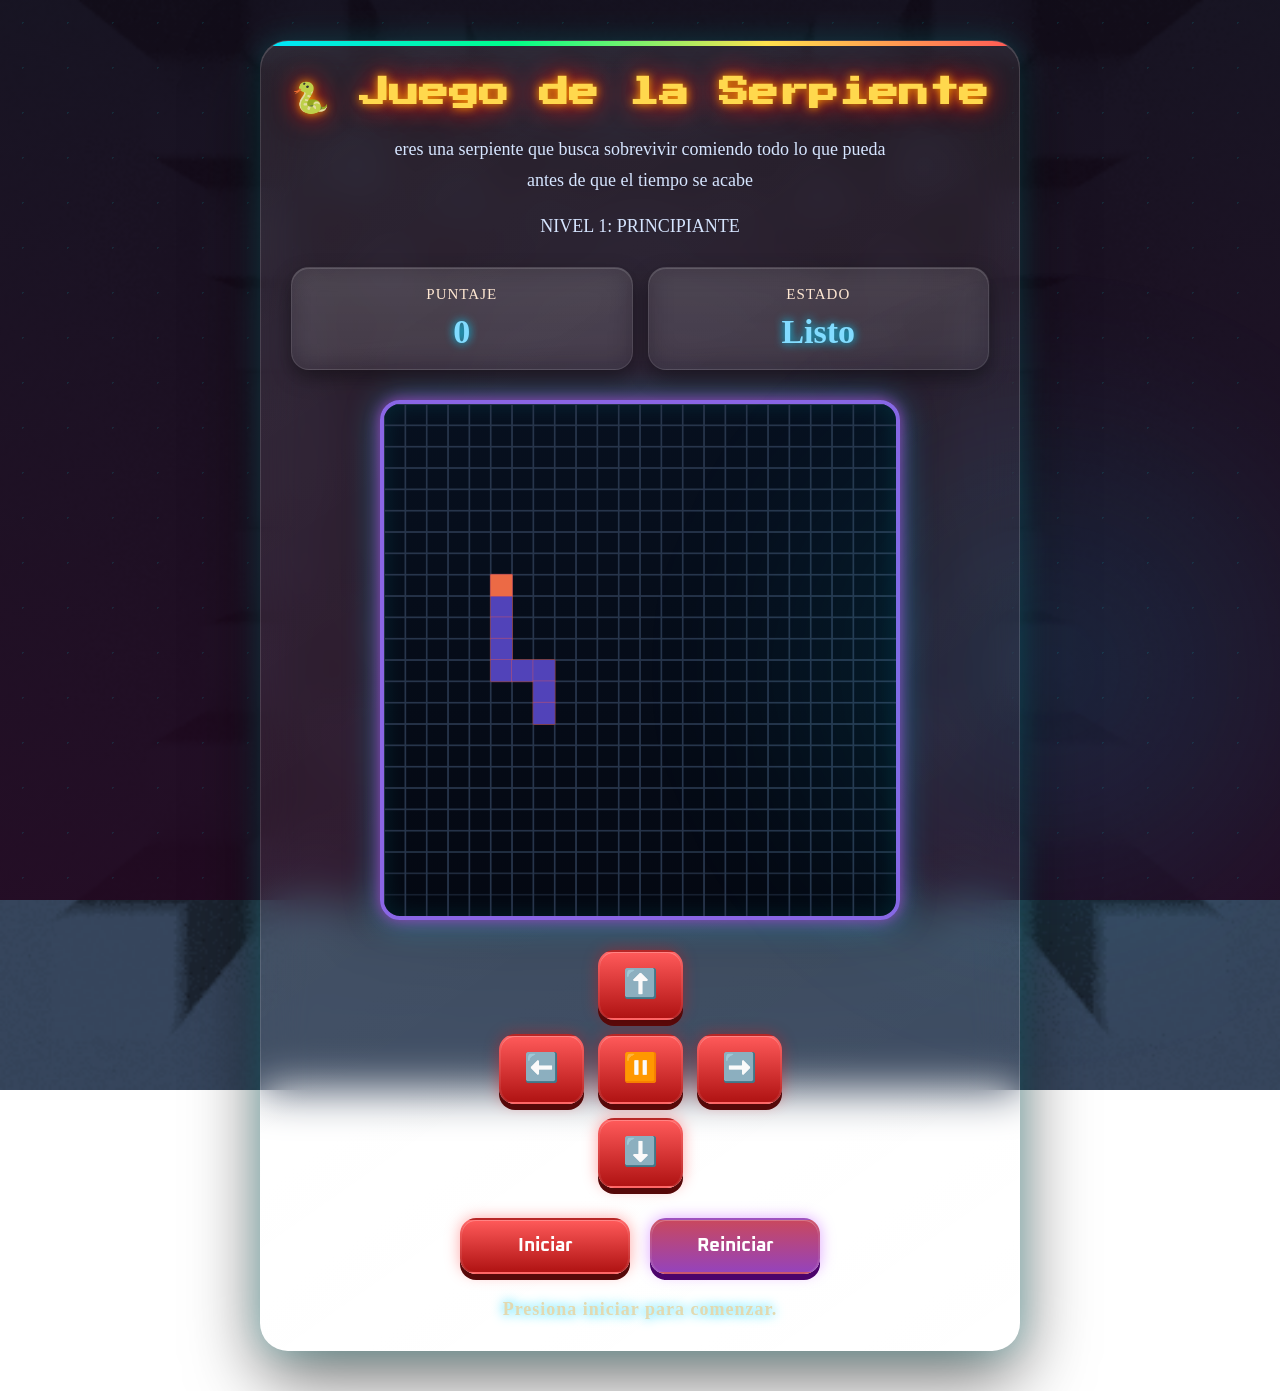
==== index.html @ 18adf7c9 "add index file" ====
<!DOCTYPE html>
<html lang="es">
<head>
  <meta charset="UTF-8" />
  <meta name="viewport" content="width=device-width, initial-scale=1.0" />
  <title>Juego de la Serpiente - Taller</title>
   <link rel="stylesheet" href="serpiente.css">
</head>
<body onload="dibujarTodo()">
  <main class="contenedor-juego">
    <h1>🐍 Juego de la Serpiente</h1>
    <p class="descripcion">
      eres una serpiente que busca sobrevivir comiendo todo lo que pueda antes de que el tiempo se acabe
    </p>
    <p id="mensajeLevel" class="descripcion">
      NIVEL 1: PRINCIPIANTE
    </p>

    <section class="panel-info">
      <div class="tarjeta-info">
        <span>Puntaje</span>
        <strong id="puntaje">0</strong>
      </div>
      <div class="tarjeta-info">
        <span>Estado</span>
        <strong id="estado">Listo</strong>
      </div>
    </section>

    <canvas id="canvasJuego" width="600" height="600"></canvas>

    <section class="controles">
      <button class="vacio">-</button>
      <button onclick="cambiarDireccion('arriba')">⬆️</button>
      <button class="vacio">-</button>

      <button onclick="cambiarDireccion('izquierda')">⬅️</button>
      <button onclick="pausarJuego()">⏸️</button>
      <button onclick="cambiarDireccion('derecha')">➡️</button>

      <button class="vacio">-</button>
      <button onclick="cambiarDireccion('abajo')">⬇️</button>
      <button class="vacio">-</button>
    </section>

    <section class="acciones">
      <button onclick="iniciarJuego()">Iniciar</button>
      <button class="secundario" onclick="reiniciarJuego()">Reiniciar</button>
    </section>

    <p id="mensaje" class="mensaje">Presiona iniciar para comenzar.</p>
  </main>

  <script src="serpiente.js"></script>
</body>
</html>
---- serpiente.css ----
/*==========================================

        GOOGLE FONTS

==========================================*/

@import url('https://fonts.googleapis.com/css2?family=Press+Start+2P&family=Oxanium:wght@300;400;600;700&display=swap');

/*==========================================

            RESET

==========================================*/

*{

margin:0;

padding:0;

box-sizing:border-box;

}

body{

    min-height:100vh;

    display:flex;

    justify-content:center;

    align-items:center;

    padding:40px;

    background:

        linear-gradient(

            rgba(15, 7, 19, 0.78),

            rgba(34, 8, 32, 0.906)

        ),

        url("8C22C3D4-3077-4C88-B33D-E7BB51E641C2.GIF");

    background-size:cover;

    background-position:center;

    background-repeat:no-repeat;

    background-attachment:fixed;

    color:white;

    overflow-x:hidden;

    position:relative;

}

/*==========================================

        FONDO DECORATIVO

==========================================*/

body::before{

content:"";

position:fixed;

inset:0;

background-image:

radial-gradient(#00ffff66 1px,transparent 1px);

background-size:45px 45px;

opacity:.25;

pointer-events:none;

}

body::after{

content:"";

position:fixed;

width:700px;

height:700px;

right:-120px;

bottom:-120px;

background:

radial-gradient(circle,#00d4ff22,transparent 70%);

filter:blur(60px);

pointer-events:none;

}

/*==========================================

        CONTENEDOR

==========================================*/

.contenedor-juego{

margin:0 auto;

width:100%;

max-width:760px;

padding:30px;

border-radius:28px;

background:

linear-gradient(

145deg,

rgba(255,255,255,.10),

rgba(255,255,255,.04)

);

backdrop-filter:blur(22px);

border:1px solid rgba(255,255,255,.15);

box-shadow:

0 0 30px rgba(0,255,255,.18),

0 25px 70px rgba(0,0,0,.60),

inset 0 1px rgba(255,255,255,.18);

text-align:center;

position:relative;

overflow:hidden;

}

.contenedor-juego::before{

content:"";

position:absolute;

top:0;

left:0;

width:100%;

height:5px;

background:

linear-gradient(

90deg,

#00e5ff,

#00ff88,

#ffe14d,

#ff5555

);

}

/*==========================================

            TITULO

==========================================*/

h1{

font-family:"Press Start 2P";

font-size:30px;

line-height:1.5;

color:#ffd84d;

margin-bottom:18px;

text-shadow:

0 0 10px orange,

0 0 25px red,

0 0 40px #ff000055;

}

.descripcion{

max-width:520px;

margin:auto;

margin-bottom:16px;

line-height:1.7;

color:#d6e5ff;

font-size:18px;

}

/*==========================================

        PANEL SUPERIOR

==========================================*/

.panel-info{

display:flex;

gap:15px;

margin:25px 0;

flex-wrap:wrap;

}

.tarjeta-info{

flex:1;

min-width:170px;

padding:18px;

border-radius:18px;

background:

linear-gradient(

180deg,

rgba(255,255,255,.08),

rgba(255,255,255,.03)

);

border:1px solid rgba(255,255,255,.10);

backdrop-filter:blur(14px);

box-shadow:

0 8px 20px rgba(0,0,0,.40),

inset 0 1px rgba(255,255,255,.15);

transition:.35s;

}

.tarjeta-info:hover{

transform:translateY(-5px);

box-shadow:

0 0 18px #00d4ff66,

0 20px 35px rgba(0,0,0,.55);

}

.tarjeta-info span{

display:block;

margin-bottom:10px;

font-size:15px;

letter-spacing:1px;

color:#ffe8d3;

text-transform:uppercase;

}

.tarjeta-info strong{

font-size:34px;

color:#82dcff;

text-shadow:

0 0 10px #00d5ff;

}
/*==========================================

            CANVAS

==========================================*/

canvas{

width:100%;

max-width:520px;

display:block;

margin:30px auto;

background:

linear-gradient(

180deg,

#07101f,

#040812

);

border:4px solid #8a66e5;

border-radius:20px;

box-shadow:

0 0 15px #a140bf,

0 0 35px rgba(0,212,255,.40),

inset 0 0 25px rgba(0,255,255,.10);

transition:.35s;

}

canvas:hover{

box-shadow:

0 0 25px #b300ff,

0 0 55px rgba(0,212,255,.55),

inset 0 0 35px rgba(0,255,255,.18);

}

/*==========================================

        CONTROLES

==========================================*/

.controles{

display:grid;

grid-template-columns:repeat(3,85px);

gap:14px;

justify-content:center;

align-items:center;

margin:30px auto;

}

/*==========================================

            BOTONES

==========================================*/

button{

font-family:"Oxanium",sans-serif;

font-size:18px;

font-weight:700;

cursor:pointer;

padding:14px;

border-radius:16px;

color:white;

border:2px solid rgba(255,255,255,.08);

background:

linear-gradient(

180deg,

#ff5a5a,

#b01313

);

box-shadow:

0 6px #560909,

0 0 15px rgba(255,0,0,.35),

inset 0 1px rgba(255,255,255,.25);

transition:

transform .18s,

box-shadow .18s,

background .25s;

}

/*==========================================

        BOTONES DIRECCIONALES

==========================================*/

.controles button{

width:85px;

height:70px;

font-size:28px;

}

/*==========================================

        BOTONES ACCIONES

==========================================*/

.acciones{

display:flex;

justify-content:center;

gap:20px;

margin-top:15px;

flex-wrap:wrap;

}

.acciones button{

min-width:170px;

font-size:19px;

}

/*==========================================

        BOTON REINICIAR

==========================================*/

.secundario{

background:

linear-gradient(

180deg,

#c9485e,

#9543bb

);

box-shadow:

0 6px #4c036b,

0 0 15px rgba(166, 0, 255, 0.35),

inset 0 1px rgba(255,255,255,.25);

}

/*==========================================

            HOVER

==========================================*/

button:hover{

transform:translateY(-4px) scale(1.03);

background:

linear-gradient(

180deg,

#ff7b7b,

#d81d1d

);

box-shadow:

0 10px #560909,

0 0 25px rgba(255,40,40,.60),

0 0 45px rgba(255,0,0,.25);

}

.secundario:hover{

background:

linear-gradient(

180deg,

#2e929d,

#0092c2

);

box-shadow:

0 10px #04506b,

0 0 25px rgba(0,220,255,.65);

}

/*==========================================

            ACTIVE

==========================================*/

button:active{

transform:translateY(5px);

box-shadow:

0 2px #560909,

0 0 10px rgba(255,0,0,.20);

}

.secundario:active{

box-shadow:

0 2px #04506b,

0 0 10px rgba(0,220,255,.25);

}

/*==========================================

            BOTONES OCULTOS

==========================================*/

.vacio{

visibility:hidden;

}

/*==========================================

        MENSAJE

==========================================*/

.mensaje{

margin-top:25px;

font-size:18px;

font-weight:600;

letter-spacing:1px;

color:#e3d9b0;

text-shadow:

0 0 12px #00d5ff;

animation:parpadeo 2s infinite;

}

/*==========================================

        ANIMACION

==========================================*/

@keyframes parpadeo{

0%{

opacity:.5;

}

50%{

opacity:1;

}

100%{

opacity:.5;

}

}
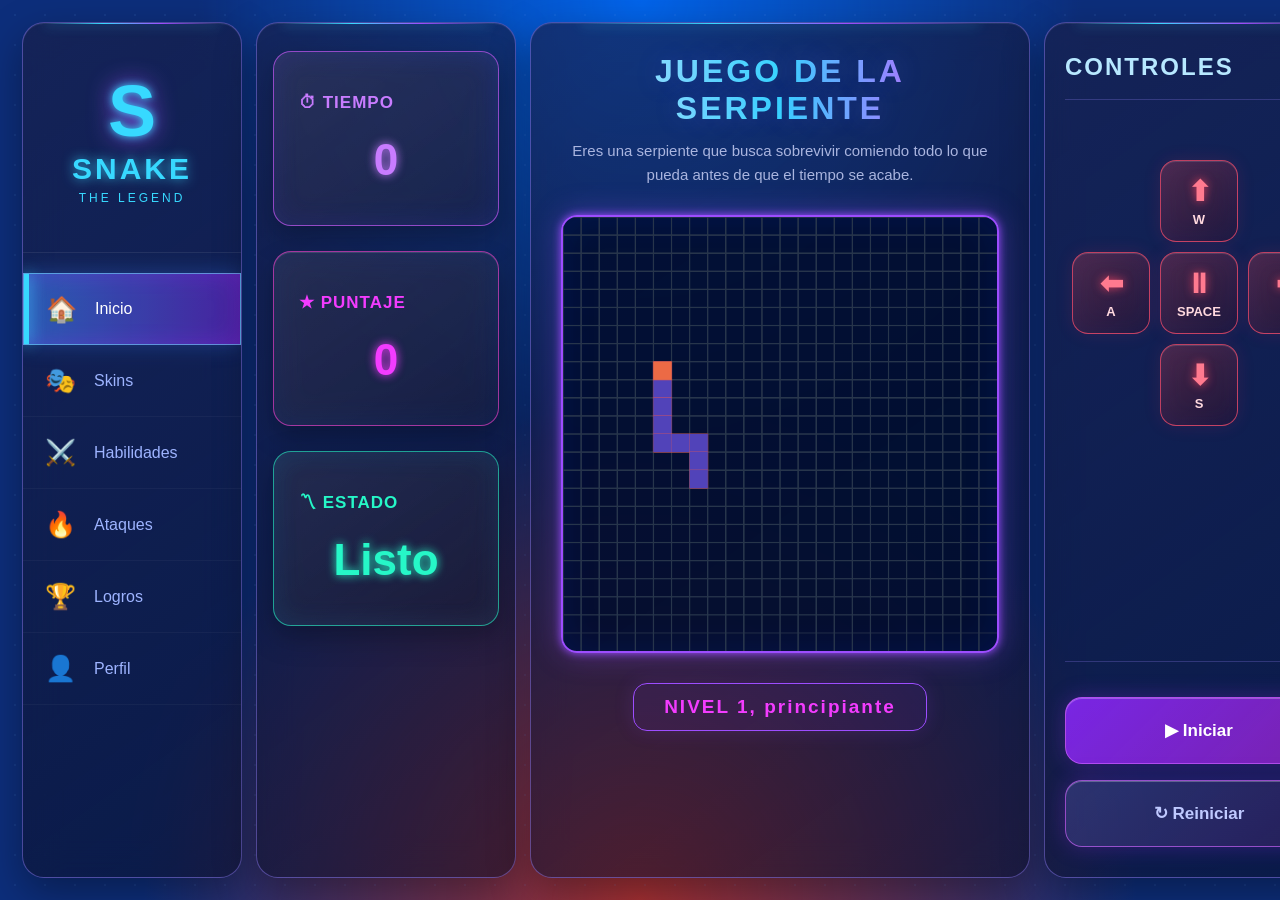
==== commit 91330abd: "add screen time and bug fixes" ====
--- a/index.html
+++ b/index.html
@@ -1,56 +1,185 @@
 <!DOCTYPE html>
 <html lang="es">
 <head>
-  <meta charset="UTF-8" />
-  <meta name="viewport" content="width=device-width, initial-scale=1.0" />
-  <title>Juego de la Serpiente - Taller</title>
-   <link rel="stylesheet" href="serpiente.css">
+    <meta charset="UTF-8">
+    <meta name="viewport" content="width=device-width, initial-scale=1.0">
+
+    <link rel="stylesheet" href="serpiente.css">
+    <title>Juego de la Serpiente</title>
 </head>
-<body onload="dibujarTodo()">
-  <main class="contenedor-juego">
-    <h1>🐍 Juego de la Serpiente</h1>
-    <p class="descripcion">
-      eres una serpiente que busca sobrevivir comiendo todo lo que pueda antes de que el tiempo se acabe
-    </p>
-    <p id="mensajeLevel" class="descripcion">
-      NIVEL 1: PRINCIPIANTE
-    </p>
 
-    <section class="panel-info">
-      <div class="tarjeta-info">
-        <span>Puntaje</span>
-        <strong id="puntaje">0</strong>
-      </div>
-      <div class="tarjeta-info">
-        <span>Estado</span>
-        <strong id="estado">Listo</strong>
-      </div>
-    </section>
+<body onload="dibujrTablero()">
 
-    <canvas id="canvasJuego" width="600" height="600"></canvas>
+    
 
-    <section class="controles">
-      <button class="vacio">-</button>
-      <button onclick="cambiarDireccion('arriba')">⬆️</button>
-      <button class="vacio">-</button>
+    <div class="layout">
 
-      <button onclick="cambiarDireccion('izquierda')">⬅️</button>
-      <button onclick="pausarJuego()">⏸️</button>
-      <button onclick="cambiarDireccion('derecha')">➡️</button>
+        <!-- MENÚ LATERAL -->
+        <section class="menuOpciones" id="menuLateral">
 
-      <button class="vacio">-</button>
-      <button onclick="cambiarDireccion('abajo')">⬇️</button>
-      <button class="vacio">-</button>
-    </section>
+            <aside class="sidebar">
 
-    <section class="acciones">
-      <button onclick="iniciarJuego()">Iniciar</button>
-      <button class="secundario" onclick="reiniciarJuego()">Reiniciar</button>
-    </section>
+                <div class="logo">
+                    <div class="logo-serpiente">S</div>
+                    <h2>SNAKE</h2>
+                    <span>THE LEGEND</span>
+                </div>
 
-    <p id="mensaje" class="mensaje">Presiona iniciar para comenzar.</p>
-  </main>
+                <nav class="menu">
 
-  <script src="serpiente.js"></script>
+                    <a href="#" class="activo">
+                        <span>🏠</span>
+                        Inicio
+                    </a>
+
+                    <a href="#">
+                        <span>🎭</span>
+                        Skins
+                    </a>
+
+                    <a href="#">
+                        <span>⚔️</span>
+                        Habilidades
+                    </a>
+
+                    <a href="#">
+                        <span>🔥</span>
+                        Ataques
+                    </a>
+
+                    <a href="#">
+                        <span>🏆</span>
+                        Logros
+                    </a>
+
+                    <a href="#">
+                        <span>👤</span>
+                        Perfil
+                    </a>
+
+                </nav>
+
+            </aside>
+
+        </section>
+
+
+        <!-- INFORMACIÓN -->
+        <section class="menuIzqueerdo">
+
+            <div class="panel-info">
+
+                <div class="tarjeta-info tiempo">
+                    <span>⏱ TIEMPO</span>
+                    <strong id="tiempoRest">0</strong>
+                </div>
+
+                <div class="tarjeta-info puntaje">
+                    <span>★ PUNTAJE</span>
+                    <strong id="puntaje">0</strong>
+                </div>
+
+                <div class="tarjeta-info estado">
+                    <span>〽 ESTADO</span>
+                    <strong id="estado">Listo</strong>
+                </div>
+
+            </div>
+
+        </section>
+
+
+        <!-- JUEGO -->
+        <main class="contenedor">
+
+            <section class="cabecera-juego">
+
+                <h1>JUEGO DE LA SERPIENTE</h1>
+
+                <p class="descripcion">
+                    Eres una serpiente que busca sobrevivir comiendo todo
+                    lo que pueda antes de que el tiempo se acabe.
+                </p>
+
+            </section>
+
+            <canvas
+                id="canvasJuego"
+                height="600"
+                width="600"
+                class="canvass">
+            </canvas>
+
+            <p id="mensajeLevel" class="mensaje">
+                NIVEL 1, principiante
+            </p>
+
+        </main>
+
+
+        <!-- CONTROLES -->
+        <section class="menuDerecho">
+
+            <h2>CONTROLES</h2>
+
+            <div class="controles">
+
+                <button class="vacio"></button>
+
+                <button onclick="cambiarDireccion('arriba')">
+                    <span class="flecha">⬆</span>
+                    <span>W</span>
+                </button>
+
+                <button class="vacio"></button>
+
+
+                <button onclick="cambiarDireccion('izquierda')">
+                    <span class="flecha">⬅</span>
+                    <span>A</span>
+                </button>
+
+                <button onclick="pausarJuego()">
+                    <span class="flecha">⏸</span>
+                    <span>SPACE</span>
+                </button>
+
+                <button onclick="cambiarDireccion('derecha')">
+                    <span class="flecha">➡</span>
+                    <span>D</span>
+                </button>
+
+
+                <button class="vacio"></button>
+
+                <button onclick="cambiarDireccion('abajo')">
+                    <span class="flecha">⬇</span>
+                    <span>S</span>
+                </button>
+
+                <button class="vacio"></button>
+
+            </div>
+
+
+            <div class="acciones">
+
+                <button onclick="iniciarJuego()">
+                    ▶ Iniciar
+                </button>
+
+                <button
+                    class="secundario"
+                    onclick="reiniciarJuego()">
+                    ↻ Reiniciar
+                </button>
+
+            </div>
+
+        </section>
+
+    </div>
+    <script src="serpiente.js"></script>
+
 </body>
-</html>
+</html>
--- a/serpiente.css
+++ b/serpiente.css
@@ -1,686 +1,1005 @@
-/*==========================================
-
-        GOOGLE FONTS
-
-==========================================*/
-
-@import url('https://fonts.googleapis.com/css2?family=Press+Start+2P&family=Oxanium:wght@300;400;600;700&display=swap');
-
-/*==========================================
-
-            RESET
-
-==========================================*/
-
-*{
-
-margin:0;
-
-padding:0;
-
-box-sizing:border-box;
-
-}
-
-body{
-
-    min-height:100vh;
-
-    display:flex;
-
-    justify-content:center;
-
-    align-items:center;
-
-    padding:40px;
-
-    background:
-
+/* =========================================================
+   CONFIGURACIÓN GENERAL
+========================================================= */
+
+* {
+    margin: 0;
+    padding: 0;
+    box-sizing: border-box;
+}
+
+:root {
+    --fondo: #050817;
+
+    --panel: rgba(14, 18, 48, 0.58);
+    --panel-claro: rgba(255, 255, 255, 0.06);
+
+    --azul: #37d9ff;
+    --morado: #9d4dff;
+    --rosa: #f33cff;
+    --verde: #26f7c7;
+    --rojo: #ff4d6d;
+
+    --texto: #e7ebff;
+    --texto-secundario: #aab5df;
+
+    --borde:
+        1px solid rgba(150, 130, 255, 0.45);
+
+    --radio: 22px;
+}
+
+
+/* =========================================================
+   BODY
+========================================================= */
+
+body {
+    min-height: 100vh;
+
+    font-family:
+        "Trebuchet MS",
+        Arial,
+        sans-serif;
+
+    color: var(--texto);
+
+    background:
+        radial-gradient(
+            circle at 50% 100%,
+            rgba(234, 50, 21, 0.698),
+            transparent 45%
+        ),
+
+        radial-gradient(
+            circle at 50% 0%,
+            rgba(0, 110, 255, 0.845),
+            transparent 40%
+        ),
+
+        #0d2e7b;
+
+    overflow-x: hidden;
+}
+
+
+/* Pequeños puntos del fondo */
+
+body::before {
+    content: "";
+
+    position: fixed;
+    inset: 0;
+
+    pointer-events: none;
+
+    background-image:
+        radial-gradient(
+            rgba(120, 170, 255, 0.35) 1px,
+            transparent 1px
+        );
+
+    background-size: 30px 30px;
+
+    opacity: 0.25;
+}
+
+
+/* =========================================================
+   LAYOUT PRINCIPAL
+
+   4 columnas:
+
+   menú | información | juego | controles
+========================================================= */
+
+.layout {
+    width: 100%;
+    min-height: 100vh;
+
+    padding: 22px;
+
+    display: grid;
+
+    grid-template-columns:
+        220px
+        260px
+        minmax(500px, 1fr)
+        310px;
+
+    gap: 14px;
+}
+
+
+/* =========================================================
+   EFECTO GLASS GENERAL
+========================================================= */
+
+.menuOpciones,
+.menuIzqueerdo,
+.contenedor,
+.menuDerecho {
+
+    position: relative;
+
+    background:
         linear-gradient(
-
-            rgba(15, 7, 19, 0.78),
-
-            rgba(34, 8, 32, 0.906)
-
-        ),
-
-        url("8C22C3D4-3077-4C88-B33D-E7BB51E641C2.GIF");
-
-    background-size:cover;
-
-    background-position:center;
-
-    background-repeat:no-repeat;
-
-    background-attachment:fixed;
-
-    color:white;
-
-    overflow-x:hidden;
-
-    position:relative;
-
-}
-
-/*==========================================
-
-        FONDO DECORATIVO
-
-==========================================*/
-
-body::before{
-
-content:"";
-
-position:fixed;
-
-inset:0;
-
-background-image:
-
-radial-gradient(#00ffff66 1px,transparent 1px);
-
-background-size:45px 45px;
-
-opacity:.25;
-
-pointer-events:none;
-
-}
-
-body::after{
-
-content:"";
-
-position:fixed;
-
-width:700px;
-
-height:700px;
-
-right:-120px;
-
-bottom:-120px;
-
-background:
-
-radial-gradient(circle,#00d4ff22,transparent 70%);
-
-filter:blur(60px);
-
-pointer-events:none;
-
-}
-
-/*==========================================
-
-        CONTENEDOR
-
-==========================================*/
-
-.contenedor-juego{
-
-margin:0 auto;
-
-width:100%;
-
-max-width:760px;
-
-padding:30px;
-
-border-radius:28px;
-
-background:
-
-linear-gradient(
-
-145deg,
-
-rgba(255,255,255,.10),
-
-rgba(255,255,255,.04)
-
-);
-
-backdrop-filter:blur(22px);
-
-border:1px solid rgba(255,255,255,.15);
-
-box-shadow:
-
-0 0 30px rgba(0,255,255,.18),
-
-0 25px 70px rgba(0,0,0,.60),
-
-inset 0 1px rgba(255,255,255,.18);
-
-text-align:center;
-
-position:relative;
-
-overflow:hidden;
-
-}
-
-.contenedor-juego::before{
-
-content:"";
-
-position:absolute;
-
-top:0;
-
-left:0;
-
-width:100%;
-
-height:5px;
-
-background:
-
-linear-gradient(
-
-90deg,
-
-#00e5ff,
-
-#00ff88,
-
-#ffe14d,
-
-#ff5555
-
-);
-
-}
-
-/*==========================================
-
-            TITULO
-
-==========================================*/
-
-h1{
-
-font-family:"Press Start 2P";
-
-font-size:30px;
-
-line-height:1.5;
-
-color:#ffd84d;
-
-margin-bottom:18px;
-
-text-shadow:
-
-0 0 10px orange,
-
-0 0 25px red,
-
-0 0 40px #ff000055;
-
-}
-
-.descripcion{
-
-max-width:520px;
-
-margin:auto;
-
-margin-bottom:16px;
-
-line-height:1.7;
-
-color:#d6e5ff;
-
-font-size:18px;
-
-}
-
-/*==========================================
-
-        PANEL SUPERIOR
-
-==========================================*/
-
-.panel-info{
-
-display:flex;
-
-gap:15px;
-
-margin:25px 0;
-
-flex-wrap:wrap;
-
-}
-
-.tarjeta-info{
-
-flex:1;
-
-min-width:170px;
-
-padding:18px;
-
-border-radius:18px;
-
-background:
-
-linear-gradient(
-
-180deg,
-
-rgba(255,255,255,.08),
-
-rgba(255,255,255,.03)
-
-);
-
-border:1px solid rgba(255,255,255,.10);
-
-backdrop-filter:blur(14px);
-
-box-shadow:
-
-0 8px 20px rgba(0,0,0,.40),
-
-inset 0 1px rgba(255,255,255,.15);
-
-transition:.35s;
-
-}
-
-.tarjeta-info:hover{
-
-transform:translateY(-5px);
-
-box-shadow:
-
-0 0 18px #00d4ff66,
-
-0 20px 35px rgba(0,0,0,.55);
-
-}
-
-.tarjeta-info span{
-
-display:block;
-
-margin-bottom:10px;
-
-font-size:15px;
-
-letter-spacing:1px;
-
-color:#ffe8d3;
-
-text-transform:uppercase;
-
-}
-
-.tarjeta-info strong{
-
-font-size:34px;
-
-color:#82dcff;
-
-text-shadow:
-
-0 0 10px #00d5ff;
-
-}
-/*==========================================
-
-            CANVAS
-
-==========================================*/
-
-canvas{
-
-width:100%;
-
-max-width:520px;
-
-display:block;
-
-margin:30px auto;
-
-background:
-
-linear-gradient(
-
-180deg,
-
-#07101f,
-
-#040812
-
-);
-
-border:4px solid #8a66e5;
-
-border-radius:20px;
-
-box-shadow:
-
-0 0 15px #a140bf,
-
-0 0 35px rgba(0,212,255,.40),
-
-inset 0 0 25px rgba(0,255,255,.10);
-
-transition:.35s;
-
-}
-
-canvas:hover{
-
-box-shadow:
-
-0 0 25px #b300ff,
-
-0 0 55px rgba(0,212,255,.55),
-
-inset 0 0 35px rgba(0,255,255,.18);
-
-}
-
-/*==========================================
-
-        CONTROLES
-
-==========================================*/
-
-.controles{
-
-display:grid;
-
-grid-template-columns:repeat(3,85px);
-
-gap:14px;
-
-justify-content:center;
-
-align-items:center;
-
-margin:30px auto;
-
-}
-
-/*==========================================
-
-            BOTONES
-
-==========================================*/
-
-button{
-
-font-family:"Oxanium",sans-serif;
-
-font-size:18px;
-
-font-weight:700;
-
-cursor:pointer;
-
-padding:14px;
-
-border-radius:16px;
-
-color:white;
-
-border:2px solid rgba(255,255,255,.08);
-
-background:
-
-linear-gradient(
-
-180deg,
-
-#ff5a5a,
-
-#b01313
-
-);
-
-box-shadow:
-
-0 6px #560909,
-
-0 0 15px rgba(255,0,0,.35),
-
-inset 0 1px rgba(255,255,255,.25);
-
-transition:
-
-transform .18s,
-
-box-shadow .18s,
-
-background .25s;
-
-}
-
-/*==========================================
-
-        BOTONES DIRECCIONALES
-
-==========================================*/
-
-.controles button{
-
-width:85px;
-
-height:70px;
-
-font-size:28px;
-
-}
-
-/*==========================================
-
-        BOTONES ACCIONES
-
-==========================================*/
-
-.acciones{
-
-display:flex;
-
-justify-content:center;
-
-gap:20px;
-
-margin-top:15px;
-
-flex-wrap:wrap;
-
-}
-
-.acciones button{
-
-min-width:170px;
-
-font-size:19px;
-
-}
-
-/*==========================================
-
-        BOTON REINICIAR
-
-==========================================*/
-
-.secundario{
-
-background:
-
-linear-gradient(
-
-180deg,
-
-#c9485e,
-
-#9543bb
-
-);
-
-box-shadow:
-
-0 6px #4c036b,
-
-0 0 15px rgba(166, 0, 255, 0.35),
-
-inset 0 1px rgba(255,255,255,.25);
-
-}
-
-/*==========================================
-
-            HOVER
-
-==========================================*/
-
-button:hover{
-
-transform:translateY(-4px) scale(1.03);
-
-background:
-
-linear-gradient(
-
-180deg,
-
-#ff7b7b,
-
-#d81d1d
-
-);
-
-box-shadow:
-
-0 10px #560909,
-
-0 0 25px rgba(255,40,40,.60),
-
-0 0 45px rgba(255,0,0,.25);
-
-}
-
-.secundario:hover{
-
-background:
-
-linear-gradient(
-
-180deg,
-
-#2e929d,
-
-#0092c2
-
-);
-
-box-shadow:
-
-0 10px #04506b,
-
-0 0 25px rgba(0,220,255,.65);
-
-}
-
-/*==========================================
-
-            ACTIVE
-
-==========================================*/
-
-button:active{
-
-transform:translateY(5px);
-
-box-shadow:
-
-0 2px #560909,
-
-0 0 10px rgba(255,0,0,.20);
-
-}
-
-.secundario:active{
-
-box-shadow:
-
-0 2px #04506b,
-
-0 0 10px rgba(0,220,255,.25);
-
-}
-
-/*==========================================
-
-            BOTONES OCULTOS
-
-==========================================*/
-
-.vacio{
-
-visibility:hidden;
-
-}
-
-/*==========================================
-
-        MENSAJE
-
-==========================================*/
-
-.mensaje{
-
-margin-top:25px;
-
-font-size:18px;
-
-font-weight:600;
-
-letter-spacing:1px;
-
-color:#e3d9b0;
-
-text-shadow:
-
-0 0 12px #00d5ff;
-
-animation:parpadeo 2s infinite;
-
-}
-
-/*==========================================
-
-        ANIMACION
-
-==========================================*/
-
-@keyframes parpadeo{
-
-0%{
-
-opacity:.5;
-
-}
-
-50%{
-
-opacity:1;
-
-}
-
-100%{
-
-opacity:.5;
-
-}
-
+            145deg,
+            rgba(25, 30, 70, 0.65),
+            rgba(8, 11, 32, 0.55)
+        );
+
+    border: var(--borde);
+
+    border-radius: var(--radio);
+
+    backdrop-filter: blur(18px);
+    -webkit-backdrop-filter: blur(18px);
+
+    box-shadow:
+        inset 0 1px 0 rgba(255, 255, 255, 0.08),
+        0 15px 40px rgba(0, 0, 0, 0.35);
+
+    overflow: hidden;
+}
+
+
+/* brillo superior */
+
+.menuOpciones::before,
+.menuIzqueerdo::before,
+.contenedor::before,
+.menuDerecho::before {
+
+    content: "";
+
+    position: absolute;
+
+    top: 0;
+    left: 10%;
+    right: 10%;
+
+    height: 1px;
+
+    background:
+        linear-gradient(
+            90deg,
+            transparent,
+            var(--azul),
+            var(--morado),
+            transparent
+        );
+
+    box-shadow:
+        0 0 12px var(--azul);
+}
+
+
+/* =========================================================
+   MENÚ LATERAL
+========================================================= */
+
+.menuOpciones {
+    min-height: calc(100vh - 44px);
+}
+
+.sidebar {
+    height: 100%;
+}
+
+
+/* LOGO */
+
+.logo {
+    height: 230px;
+
+    display: flex;
+    flex-direction: column;
+
+    align-items: center;
+    justify-content: center;
+
+    text-align: center;
+
+    border-bottom:
+        1px solid rgba(255, 255, 255, 0.08);
+}
+
+.logo-serpiente {
+
+    font-size: 72px;
+    font-weight: 900;
+
+    color: var(--azul);
+
+    text-shadow:
+        0 0 8px var(--azul),
+        0 0 25px var(--morado);
+}
+
+.logo h2 {
+
+    font-size: 30px;
+
+    letter-spacing: 3px;
+
+    color: var(--azul);
+
+    text-shadow:
+        0 0 12px rgba(55, 217, 255, 0.8);
+}
+
+.logo span {
+
+    margin-top: 5px;
+
+    font-size: 12px;
+
+    letter-spacing: 3px;
+
+    color: var(--azul);
+}
+
+
+/* =========================================================
+   OPCIONES DEL MENÚ
+========================================================= */
+
+.menu {
+    display: flex;
+    flex-direction: column;
+
+    padding-top: 20px;
+}
+
+.menu a {
+
+    position: relative;
+
+    height: 72px;
+
+    padding: 0 22px;
+
+    display: flex;
+    align-items: center;
+
+    gap: 18px;
+
+    color: #9eb4ff;
+
+    font-size: 16px;
+
+    text-decoration: none;
+
+    border-bottom:
+        1px solid rgba(255, 255, 255, 0.035);
+
+    transition:
+        background 0.25s,
+        color 0.25s,
+        transform 0.25s,
+        box-shadow 0.25s;
+}
+
+.menu a span {
+    font-size: 25px;
+}
+
+
+/* HOVER */
+
+.menu a:hover {
+
+    color: white;
+
+    background:
+        linear-gradient(
+            90deg,
+            rgba(55, 217, 255, 0.13),
+            rgba(157, 77, 255, 0.08)
+        );
+
+    padding-left: 28px;
+}
+
+
+/* ACTIVO */
+
+.menu a.activo {
+
+    color: white;
+
+    background:
+        linear-gradient(
+            90deg,
+            rgba(60, 140, 255, 0.55),
+            rgba(140, 40, 255, 0.45)
+        );
+
+    border:
+        1px solid rgba(120, 210, 255, 0.6);
+
+    box-shadow:
+        0 0 20px rgba(60, 130, 255, 0.3),
+        inset 0 0 25px rgba(170, 40, 255, 0.25);
+}
+
+.menu a.activo::before {
+
+    content: "";
+
+    position: absolute;
+
+    left: 0;
+    top: 0;
+
+    width: 5px;
+    height: 100%;
+
+    background: var(--azul);
+
+    box-shadow:
+        0 0 15px var(--azul);
+}
+
+
+/* =========================================================
+   PANEL IZQUIERDO
+========================================================= */
+
+.menuIzqueerdo {
+
+    min-height: calc(100vh - 44px);
+
+    padding: 28px 16px;
+}
+
+.panel-info {
+
+    width: 100%;
+
+    display: flex;
+    flex-direction: column;
+
+    gap: 25px;
+}
+
+
+/* =========================================================
+   TARJETAS
+========================================================= */
+
+.tarjeta-info {
+
+    min-height: 175px;
+
+    padding: 25px;
+
+    display: flex;
+    flex-direction: column;
+
+    justify-content: center;
+    align-items: center;
+
+    gap: 22px;
+
+    border-radius: 18px;
+
+    background:
+        linear-gradient(
+            145deg,
+            rgba(255, 255, 255, 0.08),
+            rgba(255, 255, 255, 0.025)
+        );
+
+    backdrop-filter: blur(15px);
+
+    border:
+        1px solid rgba(255, 255, 255, 0.18);
+
+    box-shadow:
+        inset 0 1px 0 rgba(255,255,255,0.12),
+        0 12px 25px rgba(0,0,0,0.25);
+
+    transition:
+        transform 0.25s,
+        box-shadow 0.25s;
+}
+
+.tarjeta-info:hover {
+    transform: translateY(-3px);
+}
+
+
+/* TÍTULO */
+
+.tarjeta-info span {
+
+    width: 100%;
+
+    font-weight: bold;
+
+    font-size: 17px;
+
+    letter-spacing: 1px;
+}
+
+
+/* NÚMERO */
+
+.tarjeta-info strong {
+
+    font-size: 44px;
+
+    text-shadow:
+        0 0 10px currentColor;
+}
+
+
+/* TIEMPO */
+
+.tarjeta-info.tiempo {
+
+    color: #c87cff;
+
+    border-color:
+        rgba(210, 90, 255, 0.65);
+
+    box-shadow:
+        inset 0 0 30px rgba(170, 40, 255, 0.06),
+        0 10px 30px rgba(0,0,0,0.3);
+}
+
+
+/* PUNTAJE */
+
+.tarjeta-info.puntaje {
+
+    color: var(--rosa);
+
+    border-color:
+        rgba(255, 65, 210, 0.6);
+}
+
+
+/* ESTADO */
+
+.tarjeta-info.estado {
+
+    color: var(--verde);
+
+    border-color:
+        rgba(38, 247, 199, 0.6);
+
+    box-shadow:
+        inset 0 0 30px rgba(0, 255, 200, 0.06),
+        0 10px 30px rgba(0,0,0,0.3);
+}
+
+
+/* =========================================================
+   CONTENEDOR CENTRAL
+========================================================= */
+
+.contenedor {
+
+    min-height: calc(100vh - 44px);
+
+    padding: 30px;
+
+    display: flex;
+    flex-direction: column;
+
+    align-items: center;
+}
+
+
+/* =========================================================
+   CABECERA
+========================================================= */
+
+.cabecera-juego {
+
+    text-align: center;
+
+    margin-bottom: 28px;
+}
+
+.cabecera-juego h1 {
+
+    font-size:
+        clamp(26px, 2.5vw, 42px);
+
+    letter-spacing: 3px;
+
+    background:
+        linear-gradient(
+            90deg,
+            #c6e5ff,
+            var(--azul),
+            var(--rosa)
+        );
+
+    background-clip: text;
+    -webkit-background-clip: text;
+
+    color: transparent;
+
+    text-shadow:
+        0 0 25px rgba(100, 100, 255, 0.25);
+}
+
+.descripcion {
+
+    max-width: 600px;
+
+    margin: 12px auto 0;
+
+    color: var(--texto-secundario);
+
+    line-height: 1.6;
+
+    font-size: 15px;
+}
+
+
+/* =========================================================
+   CANVAS
+========================================================= */
+
+.canvass {
+
+    display: block;
+
+    width: min(100%, 600px);
+
+    height: auto;
+
+    aspect-ratio: 1 / 1;
+
+    background:
+           
+        rgba(1, 12, 45, 0.85);
+
+    background-size:
+        30px 30px;
+
+    border:
+        2px solid var(--morado);
+
+    border-radius: 16px;
+
+    box-shadow:
+        0 0 8px var(--morado),
+        0 0 30px rgba(157, 77, 255, 0.35),
+        inset 0 0 35px rgba(0, 60, 255, 0.12);
+}
+
+
+/* =========================================================
+   NIVEL
+========================================================= */
+
+.mensaje {
+
+    min-width: 230px;
+
+    margin-top: 30px;
+
+    padding: 12px 30px;
+
+    text-align: center;
+
+    color: var(--rosa);
+
+    font-size: 19px;
+    font-weight: bold;
+
+    letter-spacing: 2px;
+
+    background:
+        rgba(100, 40, 170, 0.12);
+
+    border:
+        1px solid var(--morado);
+
+    border-radius: 14px;
+
+    box-shadow:
+        0 0 20px rgba(157, 77, 255, 0.15);
+}
+
+
+/* =========================================================
+   PANEL DERECHO
+========================================================= */
+
+.menuDerecho {
+
+    min-height: calc(100vh - 44px);
+
+    padding: 30px 20px;
+
+    display: flex;
+    flex-direction: column;
+}
+
+.menuDerecho h2 {
+
+    padding-bottom: 18px;
+
+    color: #b7e8ff;
+
+    letter-spacing: 2px;
+
+    border-bottom:
+        1px solid rgba(150, 130, 255, 0.25);
+}
+
+
+/* =========================================================
+   CONTROLES
+========================================================= */
+
+.controles {
+
+    margin-top: 60px;
+
+    display: grid;
+
+    grid-template-columns:
+        repeat(3, 78px);
+
+    justify-content: center;
+
+    gap: 10px;
+}
+
+
+/* BOTONES */
+
+.controles button {
+
+    width: 78px;
+    height: 82px;
+
+    display: flex;
+    flex-direction: column;
+
+    justify-content: center;
+    align-items: center;
+
+    gap: 4px;
+
+    color: #ffd9df;
+
+    font-size: 13px;
+    font-weight: bold;
+
+    background:
+        linear-gradient(
+            145deg,
+            rgba(255, 80, 100, 0.24),
+            rgba(80, 10, 40, 0.2)
+        );
+
+    border:
+        1px solid rgba(255, 80, 110, 0.7);
+
+    border-radius: 16px;
+
+    backdrop-filter: blur(12px);
+
+    box-shadow:
+        inset 0 1px 0 rgba(255,255,255,0.12),
+        0 0 18px rgba(255, 40, 80, 0.12);
+
+    cursor: pointer;
+
+    transition:
+        transform 0.15s,
+        box-shadow 0.15s,
+        background 0.15s;
+}
+
+
+/* Flechas */
+
+.controles .flecha {
+
+    font-size: 28px;
+
+    color: #ff7a8f;
+
+    text-shadow:
+        0 0 10px rgba(255, 70, 100, 0.8);
+}
+
+
+/* Hover */
+
+.controles button:hover {
+
+    transform:
+        translateY(-3px);
+
+    background:
+        linear-gradient(
+            145deg,
+            rgba(255, 80, 110, 0.38),
+            rgba(110, 20, 80, 0.3)
+        );
+
+    box-shadow:
+        0 0 22px rgba(255, 60, 100, 0.4),
+        inset 0 1px 0 rgba(255,255,255,0.2);
+}
+
+
+/* Click */
+
+.controles button:active {
+
+    transform:
+        translateY(1px)
+        scale(0.96);
+}
+
+
+/* botones invisibles de la cuadrícula */
+
+.controles button.vacio {
+
+    visibility: hidden;
+
+    pointer-events: none;
+}
+
+
+/* =========================================================
+   BOTONES INICIAR / REINICIAR
+========================================================= */
+
+.acciones {
+
+    margin-top: auto;
+
+    padding-top: 35px;
+
+    border-top:
+        1px solid rgba(150, 130, 255, 0.25);
+
+    display: flex;
+    flex-direction: column;
+
+    gap: 16px;
+}
+
+.acciones button {
+
+    width: 100%;
+
+    padding: 22px;
+
+    border-radius: 17px;
+
+    border:
+        1px solid rgba(210, 100, 255, 0.65);
+
+    color: white;
+
+    font-size: 17px;
+
+    font-weight: bold;
+
+    cursor: pointer;
+
+    background:
+        linear-gradient(
+            135deg,
+            rgba(140, 40, 255, 0.85),
+            rgba(210, 40, 255, 0.55)
+        );
+
+    box-shadow:
+        0 0 22px rgba(170, 40, 255, 0.25),
+        inset 0 1px 0 rgba(255,255,255,0.25);
+
+    transition:
+        transform 0.2s,
+        box-shadow 0.2s;
+}
+
+.acciones button:hover {
+
+    transform:
+        translateY(-3px);
+
+    box-shadow:
+        0 0 30px rgba(190, 50, 255, 0.55);
+}
+
+
+/* REINICIAR */
+
+.acciones button.secundario {
+
+    background:
+        linear-gradient(
+            135deg,
+            rgba(70, 75, 150, 0.5),
+            rgba(70, 35, 110, 0.45)
+        );
+
+    color: #bfc9ff;
+}
+
+
+/* =========================================================
+   RESPONSIVE
+========================================================= */
+
+@media (max-width: 1250px) {
+
+    .layout {
+
+        grid-template-columns:
+            180px
+            220px
+            minmax(420px, 1fr)
+            250px;
+
+        padding: 12px;
+
+        gap: 10px;
+    }
+
+    .controles {
+
+        grid-template-columns:
+            repeat(3, 65px);
+    }
+
+    .controles button {
+
+        width: 65px;
+        height: 70px;
+    }
+}
+
+
+/* TABLET */
+
+@media (max-width: 950px) {
+
+    .layout {
+
+        grid-template-columns:
+            160px
+            1fr
+            220px;
+
+        grid-template-areas:
+
+            "menu juego controles"
+            "menu info controles";
+    }
+
+    .menuOpciones {
+        grid-area: menu;
+    }
+
+    .contenedor {
+        grid-area: juego;
+    }
+
+    .menuIzqueerdo {
+        grid-area: info;
+    }
+
+    .menuDerecho {
+        grid-area: controles;
+    }
+
+    .panel-info {
+
+        display: grid;
+
+        grid-template-columns:
+            repeat(3, 1fr);
+    }
+
+    .tarjeta-info {
+
+        min-height: 120px;
+    }
+}
+
+
+/* MÓVIL */
+
+@media (max-width: 700px) {
+
+    body {
+        overflow-x: hidden;
+    }
+
+    .layout {
+
+        display: flex;
+
+        flex-direction: column;
+
+        padding: 8px;
+    }
+
+    .menuOpciones,
+    .menuIzqueerdo,
+    .contenedor,
+    .menuDerecho {
+
+        min-height: auto;
+
+        width: 100%;
+    }
+
+    .logo {
+
+        height: 140px;
+    }
+
+    .menu {
+
+        display: grid;
+
+        grid-template-columns:
+            repeat(2, 1fr);
+    }
+
+    .menu a {
+
+        height: 55px;
+    }
+
+    .panel-info {
+
+        display: grid;
+
+        grid-template-columns:
+            repeat(3, 1fr);
+
+        gap: 8px;
+    }
+
+    .tarjeta-info {
+
+        min-height: 110px;
+
+        padding: 12px;
+    }
+
+    .tarjeta-info strong {
+
+        font-size: 28px;
+    }
+
+    .tarjeta-info span {
+
+        font-size: 12px;
+    }
+
+    .contenedor {
+
+        padding: 18px 10px;
+    }
+
+    .controles {
+
+        margin-top: 30px;
+    }
+
+    .acciones {
+
+        margin-top: 40px;
+    }
 }
